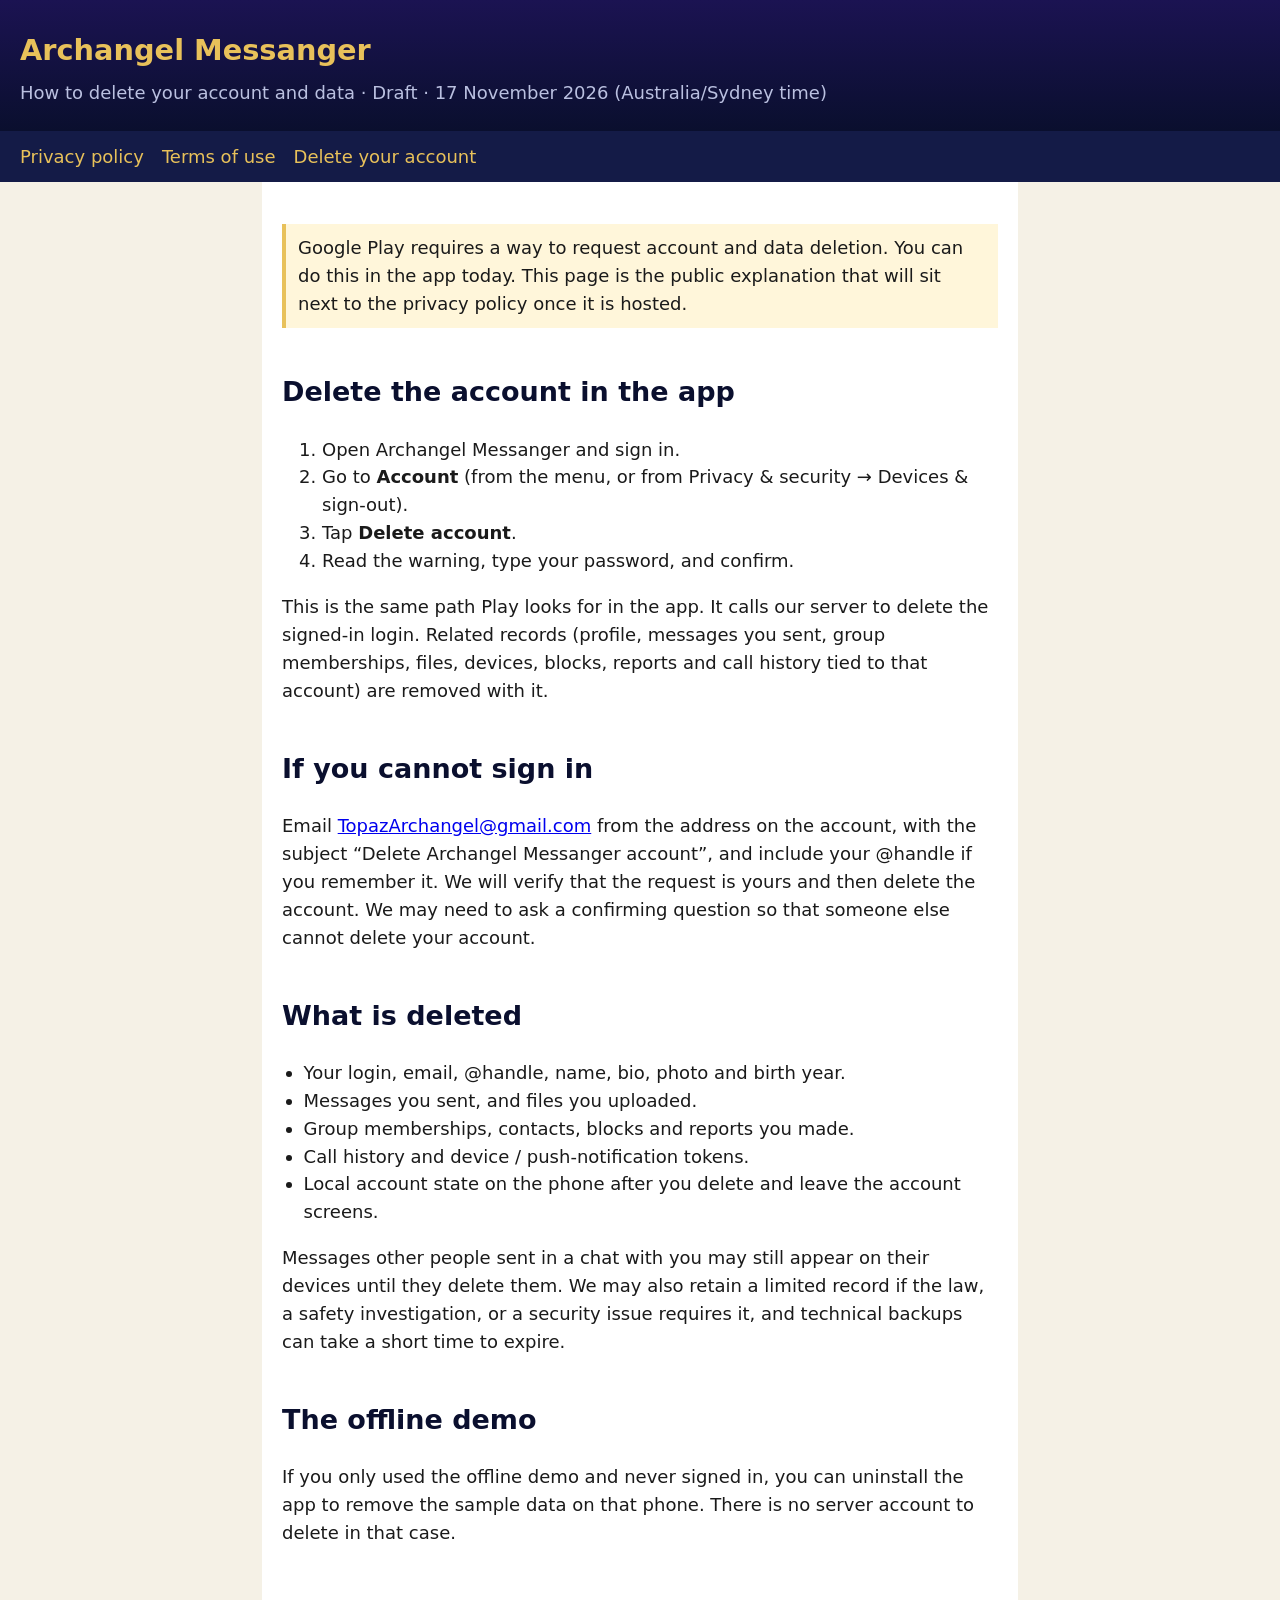
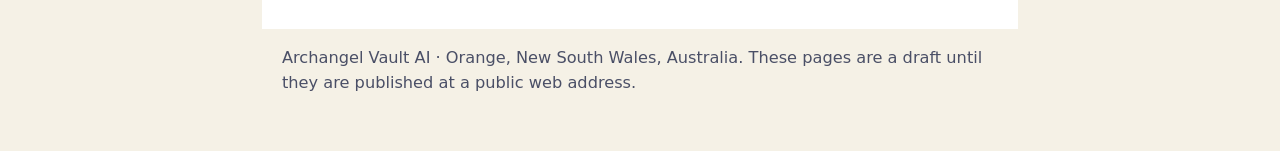
==== delete-account.html @ 4ed0bbdf "Publish Archangel Messanger privacy, terms and account-deletion pages Static GitHub Pages site only." ====
<!DOCTYPE html>
<html lang="en">
<head>
  <meta charset="utf-8">
  <meta name="viewport" content="width=device-width, initial-scale=1">
  <title>Delete your account · Archangel Messanger</title>
  <link rel="stylesheet" href="style.css">
</head>
<body>
<header>
  <h1>Archangel Messanger</h1>
  <p>How to delete your account and data · Draft · 17 November 2026 (Australia/Sydney time)</p>
</header>
<nav>
  <a href="privacy.html">Privacy policy</a>
  <a href="terms.html">Terms of use</a>
  <a href="delete-account.html">Delete your account</a>
</nav>
<main>

<p class="note">Google Play requires a way to request account and data deletion. You can do this in the app today. This page is the public explanation that will sit next to the privacy policy once it is hosted.</p>

<h2>Delete the account in the app</h2>
<ol>
  <li>Open Archangel Messanger and sign in.</li>
  <li>Go to <strong>Account</strong> (from the menu, or from Privacy &amp; security → Devices &amp; sign-out).</li>
  <li>Tap <strong>Delete account</strong>.</li>
  <li>Read the warning, type your password, and confirm.</li>
</ol>
<p>This is the same path Play looks for in the app. It calls our server to delete the signed-in login. Related records (profile, messages you sent, group memberships, files, devices, blocks, reports and call history tied to that account) are removed with it.</p>

<h2>If you cannot sign in</h2>
<p>Email <a href="mailto:TopazArchangel@gmail.com">TopazArchangel@gmail.com</a> from the address on the account, with the subject “Delete Archangel Messanger account”, and include your @handle if you remember it. We will verify that the request is yours and then delete the account. We may need to ask a confirming question so that someone else cannot delete your account.</p>

<h2>What is deleted</h2>
<ul>
  <li>Your login, email, @handle, name, bio, photo and birth year.</li>
  <li>Messages you sent, and files you uploaded.</li>
  <li>Group memberships, contacts, blocks and reports you made.</li>
  <li>Call history and device / push-notification tokens.</li>
  <li>Local account state on the phone after you delete and leave the account screens.</li>
</ul>
<p>Messages other people sent in a chat with you may still appear on their devices until they delete them. We may also retain a limited record if the law, a safety investigation, or a security issue requires it, and technical backups can take a short time to expire.</p>

<h2>The offline demo</h2>
<p>If you only used the offline demo and never signed in, you can uninstall the app to remove the sample data on that phone. There is no server account to delete in that case.</p>

</main>
<footer>
  <p>Archangel Vault AI · Orange, New South Wales, Australia. These pages are a draft until they are published at a public web address.</p>
</footer>
</body>
</html>
---- style.css ----
:root { --navy:#0A0F2E; --gold:#E8C15A; --ink:#1a1a1a; --muted:#4a4f66; --paper:#F5F1E6; --card:#fff; }
* { box-sizing: border-box; }
html { font-size: 18px; }
body { margin:0; font-family: "Noto Sans", "Segoe UI", system-ui, sans-serif; color:var(--ink); background:var(--paper); line-height:1.55; }
header { background: linear-gradient(180deg,#1B1352,#0A0F2E); color:var(--paper); padding:28px 20px 24px; }
header h1 { margin:0 0 6px; font-size:1.6rem; color:var(--gold); }
header p { margin:0; color:#BAC0E0; }
nav { display:flex; flex-wrap:wrap; gap:12px 18px; padding:12px 20px; background:#141B47; }
nav a { color:var(--gold); text-decoration:none; }
nav a:hover { text-decoration:underline; }
main { max-width: 42rem; margin: 0 auto; padding: 24px 20px 64px; background:var(--card); }
h2 { color:var(--navy); margin-top:1.6em; }
ul { padding-left: 1.2em; }
.note { background:#fff6da; border-left:4px solid var(--gold); padding:10px 12px; }
footer { max-width:42rem; margin:0 auto; padding:0 20px 40px; color:var(--muted); font-size:0.9rem; }
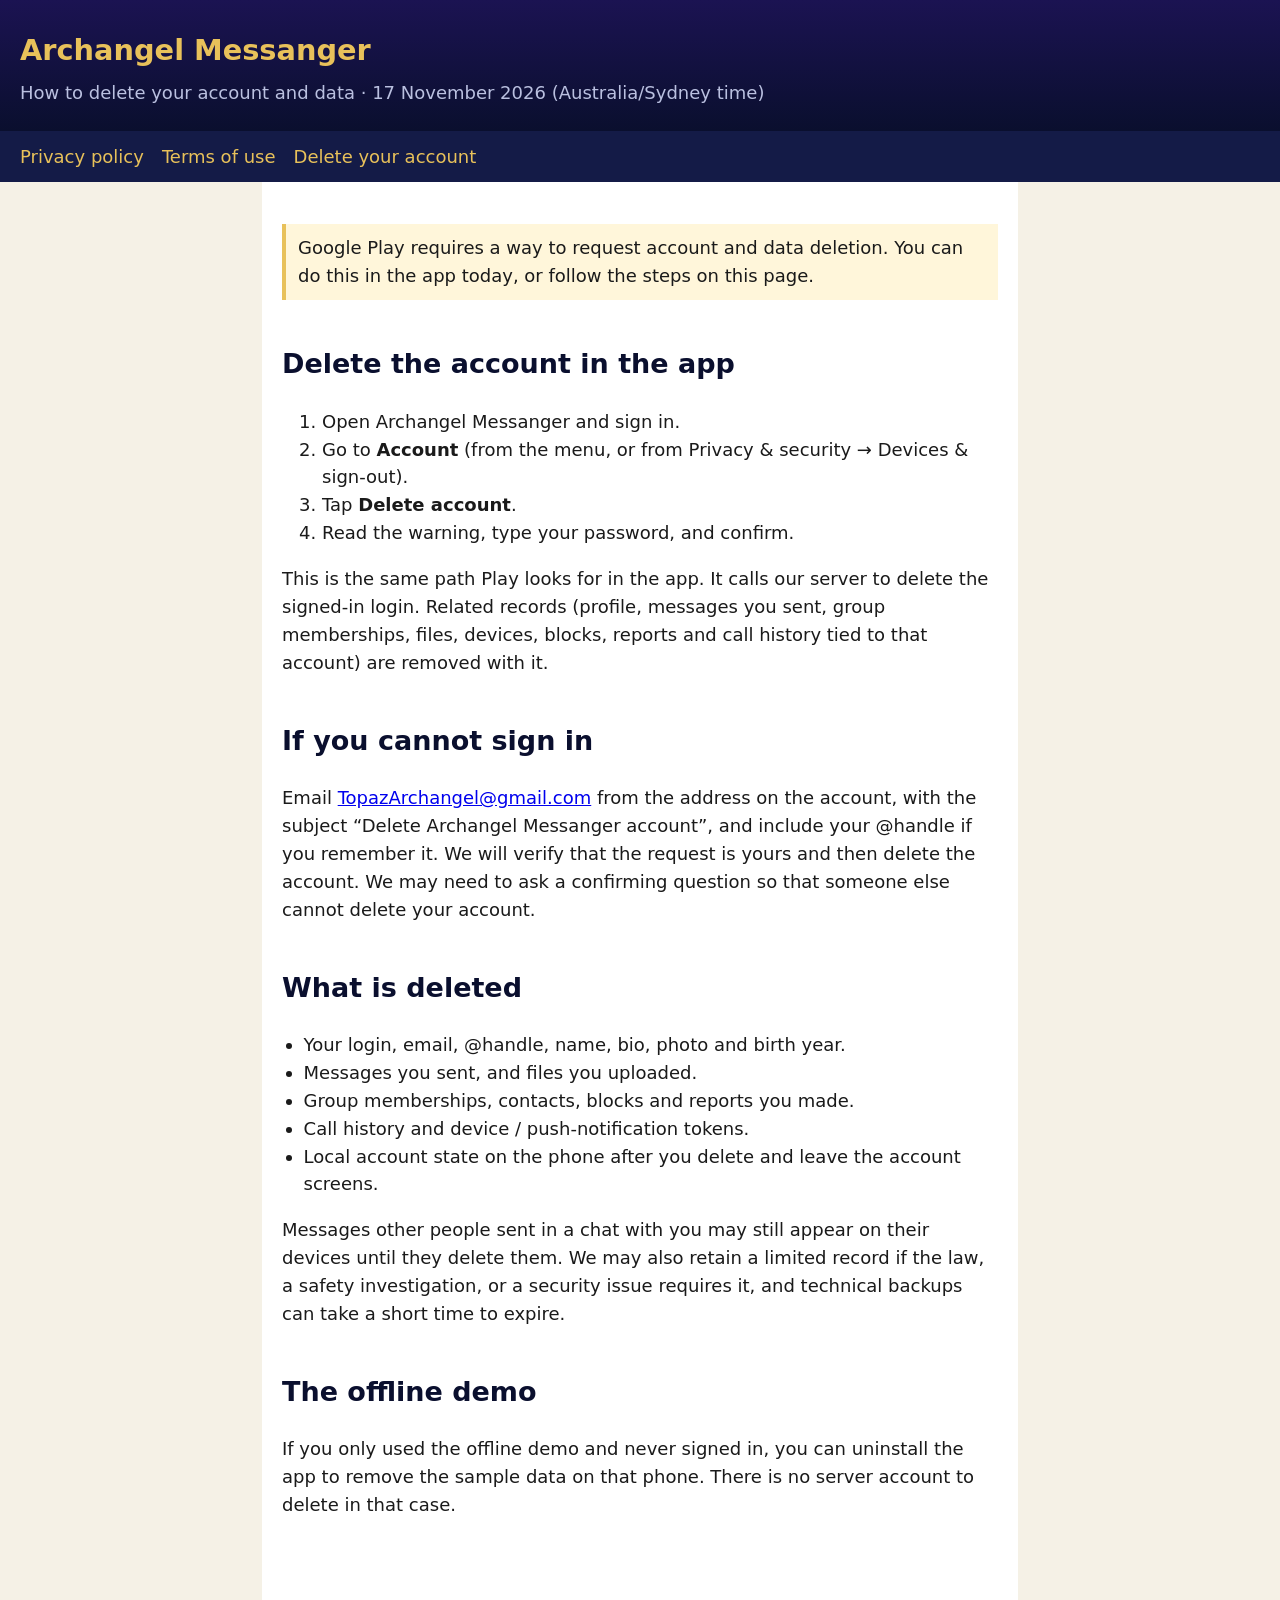
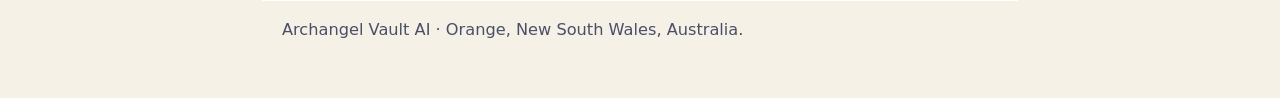
==== commit 91d01bc9: "Remove unpublished-draft wording now that the pages are live The first listing is for ages 13 and ov" ====
--- a/delete-account.html
+++ b/delete-account.html
@@ -9,7 +9,7 @@
 <body>
 <header>
   <h1>Archangel Messanger</h1>
-  <p>How to delete your account and data · Draft · 17 November 2026 (Australia/Sydney time)</p>
+  <p>How to delete your account and data · 17 November 2026 (Australia/Sydney time)</p>
 </header>
 <nav>
   <a href="privacy.html">Privacy policy</a>
@@ -18,7 +18,7 @@
 </nav>
 <main>
 
-<p class="note">Google Play requires a way to request account and data deletion. You can do this in the app today. This page is the public explanation that will sit next to the privacy policy once it is hosted.</p>
+<p class="note">Google Play requires a way to request account and data deletion. You can do this in the app today, or follow the steps on this page.</p>
 
 <h2>Delete the account in the app</h2>
 <ol>
@@ -47,7 +47,7 @@
 
 </main>
 <footer>
-  <p>Archangel Vault AI · Orange, New South Wales, Australia. These pages are a draft until they are published at a public web address.</p>
+  <p>Archangel Vault AI · Orange, New South Wales, Australia.</p>
 </footer>
 </body>
 </html>
